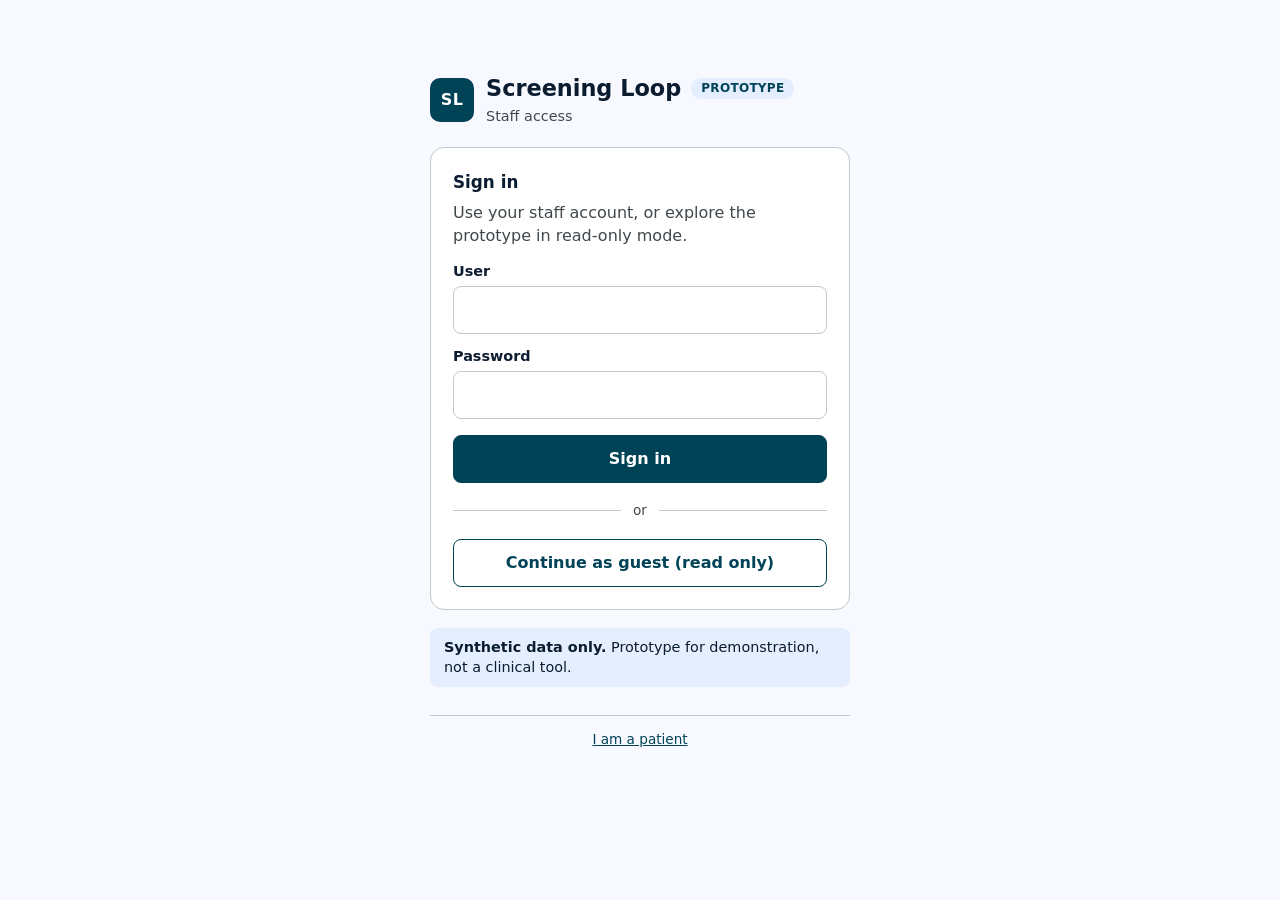
==== frontend/cases.html @ 7866e5bf "feat(frontend): add staff login page and case workspace" ====
<!doctype html>
<html lang="en">
<head>
  <meta charset="utf-8">
  <meta name="viewport" content="width=device-width, initial-scale=1">
  <title>Screening Loop Cases</title>
  <link rel="stylesheet" href="css/styles.css">
  <link rel="stylesheet" href="css/cases.css">
</head>
<body>
  <header class="topbar">
    <div class="brand">
      <span class="logo" aria-hidden="true">SL</span>
      <div>
        <h1>Screening Loop <span class="chip chip-neutral">Prototype</span></h1>
        <p class="subtitle">Colorectal screening: positive FIT to documented closure</p>
      </div>
    </div>
    <nav class="staff-nav" aria-label="Staff">
      <a href="/">Dashboard</a>
      <a href="cases.html" aria-current="page">Cases</a>
    </nav>
    <div class="session actor">
      <span id="user-label"></span>
      <button type="button" id="logout-button" class="secondary">Sign out</button>
    </div>
  </header>

  <p class="notice"><strong>Synthetic data only.</strong> Prototype for demonstration, not a clinical tool and not validated for care.</p>
  <p id="message" class="message" role="status" hidden></p>

  <main id="content" class="workspace" hidden>
    <section class="panel" aria-labelledby="list-title">
      <div class="panel-head">
        <h2 id="list-title">Open cases</h2>
        <span id="list-count" class="chip chip-neutral"></span>
      </div>
      <div class="filters" role="group" aria-label="Filter cases">
        <button type="button" class="filter is-active" data-filter="all">All</button>
        <button type="button" class="filter" data-filter="mine">Mine</button>
        <button type="button" class="filter" data-filter="overdue">Overdue</button>
      </div>
      <div id="case-list"></div>
    </section>

    <section id="detail" class="panel" aria-labelledby="detail-title" hidden>
      <div class="panel-head">
        <h2 id="detail-title">Case</h2>
        <span id="detail-stage"></span>
      </div>
      <dl id="detail-facts" class="facts"></dl>

      <h3>Patient summary</h3>
      <div id="patient-summary" class="summary"></div>

      <h3>History</h3>
      <ol id="history" class="timeline"></ol>

      <h3>Advance or escalate</h3>
      <p id="form-note" class="small" hidden></p>
      <form id="transition-form" class="ticket" novalidate hidden>
        <label for="target">Move to</label>
        <select id="target" name="target" required></select>

        <label for="owner">Owner</label>
        <input id="owner" name="owner" type="text" list="practitioners" autocomplete="off" spellcheck="false" required>
        <datalist id="practitioners">
          <option value="Practitioner/demo-coordinator"></option>
          <option value="Practitioner/demo-gp-1"></option>
          <option value="Practitioner/demo-gp-2"></option>
          <option value="Practitioner/demo-specialist-1"></option>
        </datalist>

        <div id="due-field">
          <label for="due-date">Due date</label>
          <input id="due-date" name="dueDate" type="date">
        </div>

        <div id="evidence-field" hidden>
          <label for="evidence">Evidence (FHIR references, comma separated)</label>
          <input id="evidence" name="evidence" type="text" autocomplete="off" spellcheck="false"
                 placeholder="Procedure/abc, DiagnosticReport/def">
        </div>

        <div id="reason-field" hidden>
          <label for="reason">Closure reason</label>
          <select id="reason" name="reason"></select>
          <p class="small">Closing without care is a human decision. It is recorded under your account.</p>
        </div>

        <p id="form-error" class="message" role="alert" hidden></p>
        <button type="submit" class="wide">Save transition</button>
      </form>
    </section>
  </main>

  <footer class="footer">Synthetic data generated with Synthea. Care-coordination events are simulated. FHIR R4.</footer>

  <script type="module" src="js/cases.js"></script>
</body>
</html>
---- frontend/css/styles.css ----
:root {
  --bg: #f8f9ff;
  --surface: #ffffff;
  --surface-low: #eff4ff;
  --surface-high: #e5eeff;
  --text: #0b1c30;
  --muted: #40484c;
  --border: #bfc8cd;
  --primary: #004357;
  --primary-soft: #0d5c75;
  --on-primary: #ffffff;
  --warn: #7a4a00;
  --warn-bg: #fff3d6;
  --warn-border: #e0a526;
  --danger: #ba1a1a;
  --danger-bg: #ffdad6;
  --ok: #0b6b3a;
  --ok-bg: #d8f3e3;
  --bar-open: #0d5c75;
  --bar-closed: #7b8794;
  --focus: #0d5c75;
}

@media (prefers-color-scheme: dark) {
  :root:not([data-theme="light"]) {
    --bg: #0b1520;
    --surface: #132131;
    --surface-low: #172a3d;
    --surface-high: #1d3349;
    --text: #e6eef7;
    --muted: #a9b6c3;
    --border: #2c4157;
    --primary: #7cc4dc;
    --primary-soft: #5aa9c4;
    --on-primary: #06202b;
    --warn: #f3c66b;
    --warn-bg: #2f2410;
    --warn-border: #a8791c;
    --danger: #ffb4ab;
    --danger-bg: #3a1a17;
    --ok: #7fdca8;
    --ok-bg: #11301f;
    --bar-open: #5aa9c4;
    --bar-closed: #8895a3;
    --focus: #7cc4dc;
  }
}

* {
  box-sizing: border-box;
}

body {
  margin: 0;
  padding: 0 16px 24px;
  background: var(--bg);
  color: var(--text);
  font-family: system-ui, -apple-system, "Segoe UI", Roboto, Inter, sans-serif;
  line-height: 1.45;
}

main,
.topbar,
.notice,
.message,
.footer {
  max-width: 1180px;
  margin-left: auto;
  margin-right: auto;
}

:focus-visible {
  outline: 3px solid var(--focus);
  outline-offset: 2px;
}

.topbar {
  display: flex;
  flex-wrap: wrap;
  gap: 16px;
  align-items: center;
  justify-content: space-between;
  padding: 20px 0 12px;
  border-bottom: 1px solid var(--border);
}

.brand {
  display: flex;
  gap: 12px;
  align-items: center;
}

.logo {
  display: grid;
  place-items: center;
  width: 44px;
  height: 44px;
  border-radius: 10px;
  background: var(--primary);
  color: var(--on-primary);
  font-weight: 700;
  letter-spacing: 0.5px;
}

h1 {
  margin: 0;
  font-size: 1.4rem;
  display: flex;
  gap: 10px;
  align-items: center;
  flex-wrap: wrap;
}

h2 {
  margin: 0;
  font-size: 1.05rem;
}

.subtitle {
  margin: 2px 0 0;
  color: var(--muted);
  font-size: 0.9rem;
}

.actor {
  display: flex;
  gap: 8px;
  align-items: center;
  flex-wrap: wrap;
}

.actor label {
  color: var(--muted);
  font-size: 0.9rem;
}

input,
button {
  font: inherit;
  padding: 7px 12px;
  border: 1px solid var(--border);
  border-radius: 8px;
  background: var(--surface);
  color: var(--text);
}

button {
  background: var(--primary);
  border-color: var(--primary);
  color: var(--on-primary);
  font-weight: 600;
  cursor: pointer;
}

button.secondary {
  background: transparent;
  color: var(--primary);
  border-color: var(--primary);
}

.notice {
  margin-top: 12px;
  margin-bottom: 20px;
  padding: 9px 14px;
  border-radius: 8px;
  background: var(--surface-high);
  color: var(--text);
  font-size: 0.9rem;
}

.message {
  padding: 10px 14px;
  border-radius: 8px;
  background: var(--danger-bg);
  color: var(--danger);
}

.page-head {
  margin-bottom: 16px;
}

.page-title {
  font-size: 1.7rem;
}

.page-subtitle {
  margin: 4px 0 0;
  color: var(--muted);
}

.chip {
  display: inline-block;
  padding: 2px 10px;
  border-radius: 999px;
  font-size: 0.75rem;
  font-weight: 600;
  letter-spacing: 0.3px;
  white-space: nowrap;
}

.chip-neutral {
  background: var(--surface-high);
  color: var(--primary);
  text-transform: uppercase;
}

.chip-warn {
  background: var(--warn-bg);
  color: var(--warn);
  border: 1px solid var(--warn-border);
}

.chip-danger {
  background: var(--danger-bg);
  color: var(--danger);
}

.chip-ok {
  background: var(--ok-bg);
  color: var(--ok);
}

.chip-stage {
  background: var(--surface-low);
  color: var(--primary);
  border: 1px solid var(--border);
}

.kpis {
  display: grid;
  grid-template-columns: repeat(auto-fit, minmax(170px, 1fr));
  gap: 12px;
  margin-bottom: 20px;
}

.kpi {
  padding: 14px 16px;
  border: 1px solid var(--border);
  border-radius: 10px;
  background: var(--surface);
}

.kpi .label {
  color: var(--muted);
  font-size: 0.78rem;
  font-weight: 600;
  letter-spacing: 0.6px;
  text-transform: uppercase;
}

.kpi .value {
  margin: 6px 0 2px;
  font-size: 2rem;
  font-weight: 700;
}

.kpi .hint {
  color: var(--muted);
  font-size: 0.82rem;
}

.kpi.warn {
  border: 2px solid var(--warn-border);
  background: var(--warn-bg);
}

.kpi.warn .value,
.kpi.warn .hint {
  color: var(--warn);
}

.kpi.danger {
  border: 2px solid var(--danger);
  background: var(--danger-bg);
}

.kpi.danger .value,
.kpi.danger .hint {
  color: var(--danger);
}

.kpi.ok .value {
  color: var(--ok);
}

.panel {
  margin-bottom: 20px;
  padding: 18px;
  border: 1px solid var(--border);
  border-radius: 12px;
  background: var(--surface);
}

.panel-head {
  display: flex;
  flex-wrap: wrap;
  gap: 10px;
  align-items: center;
  justify-content: space-between;
  margin-bottom: 14px;
}

.legend {
  display: flex;
  gap: 16px;
  margin: 0;
  color: var(--muted);
  font-size: 0.85rem;
}

.legend-item {
  display: inline-flex;
  gap: 6px;
  align-items: center;
}

.swatch {
  width: 12px;
  height: 12px;
  border-radius: 3px;
}

.swatch-open {
  background: var(--bar-open);
}

.swatch-closed {
  background: var(--bar-closed);
}

.stages {
  display: grid;
  grid-template-columns: repeat(auto-fit, minmax(150px, 1fr));
  gap: 10px;
}

.stage {
  padding: 12px;
  border: 1px solid var(--border);
  border-radius: 10px;
  background: var(--surface-low);
}

.stage.is-rejected {
  border-color: var(--danger);
  background: var(--danger-bg);
}

.stage.is-closed {
  background: var(--surface-high);
}

.stage-top {
  display: flex;
  justify-content: space-between;
  align-items: center;
  color: var(--muted);
  font-size: 0.78rem;
  font-weight: 600;
}

.stage-count {
  min-width: 26px;
  padding: 1px 8px;
  border-radius: 6px;
  background: var(--primary);
  color: var(--on-primary);
  text-align: center;
  font-size: 0.85rem;
}

.stage-name {
  margin: 8px 0 10px;
  min-height: 2.6em;
  font-weight: 600;
  font-size: 0.92rem;
}

.stage-track {
  height: 7px;
  border-radius: 4px;
  background: var(--border);
  overflow: hidden;
}

.stage-bar {
  height: 100%;
  background: var(--bar-open);
}

.is-closed .stage-bar {
  background: var(--bar-closed);
}

.is-rejected .stage-bar {
  background: var(--danger);
}

.stage-share {
  margin-top: 6px;
  color: var(--muted);
  font-size: 0.78rem;
}

.table-wrap {
  overflow-x: auto;
}

table {
  width: 100%;
  border-collapse: collapse;
  font-size: 0.92rem;
}

th,
td {
  padding: 10px 12px;
  border-bottom: 1px solid var(--border);
  text-align: left;
  white-space: nowrap;
}

th {
  background: var(--surface-low);
  color: var(--muted);
  font-size: 0.78rem;
  letter-spacing: 0.5px;
  text-transform: uppercase;
}

td.case-id {
  color: var(--primary);
  font-weight: 650;
}

.split {
  display: grid;
  grid-template-columns: 3fr 2fr;
  gap: 20px;
}

.split .panel {
  margin-bottom: 0;
}

.empty {
  display: grid;
  gap: 6px;
  justify-items: center;
  padding: 24px 12px;
  text-align: center;
}

.empty strong {
  font-size: 1.1rem;
  color: var(--ok);
}

.empty span {
  color: var(--muted);
}

.footer {
  margin-top: 28px;
  padding-top: 14px;
  border-top: 1px solid var(--border);
  color: var(--muted);
  font-size: 0.85rem;
}

.visually-hidden {
  position: absolute;
  width: 1px;
  height: 1px;
  overflow: hidden;
  clip: rect(0, 0, 0, 0);
}

@media (max-width: 800px) {
  .split {
    grid-template-columns: 1fr;
  }
}
---- frontend/css/cases.css ----
.staff-nav {
  display: flex;
  gap: 4px;
}

.staff-nav a {
  padding: 8px 14px;
  border-radius: 8px;
  color: var(--muted);
  font-weight: 600;
  text-decoration: none;
}

.staff-nav a[aria-current="page"] {
  background: var(--primary);
  color: var(--on-primary);
}

.workspace {
  display: grid;
  gap: 16px;
  grid-template-columns: minmax(0, 1fr);
  margin-top: 16px;
}

@media (min-width: 960px) {
  .workspace {
    grid-template-columns: minmax(0, 1fr) minmax(0, 1fr);
    align-items: start;
  }
}

.filters {
  display: flex;
  gap: 8px;
  margin-bottom: 12px;
}

.filter {
  min-height: 40px;
  background: var(--surface);
  color: var(--primary);
  border: 1px solid var(--primary);
  border-radius: 999px;
}

.filter.is-active {
  background: var(--primary);
  color: var(--on-primary);
}

.case-link {
  color: var(--primary);
  font-weight: 650;
}

tr.is-selected td {
  background: var(--surface-high);
}

.panel h3 {
  margin: 18px 0 8px;
  font-size: 0.95rem;
}

.facts {
  display: grid;
  grid-template-columns: max-content 1fr;
  gap: 4px 14px;
  margin: 0;
}

.facts dt {
  color: var(--muted);
  font-size: 0.85rem;
}

.facts dd {
  margin: 0;
  overflow-wrap: anywhere;
}

.summary {
  display: grid;
  gap: 10px;
}

.summary h4 {
  margin: 0 0 2px;
  color: var(--muted);
  font-size: 0.8rem;
  font-weight: 650;
  text-transform: uppercase;
  letter-spacing: 0.04em;
}

.summary ul {
  margin: 0;
  padding-left: 18px;
}

.timeline {
  display: grid;
  gap: 8px;
  margin: 0;
  padding: 0;
  list-style: none;
}

.timeline li {
  padding: 8px 12px;
  border-left: 3px solid var(--primary);
  background: var(--surface-low);
  border-radius: 0 8px 8px 0;
}

.timeline .when {
  display: block;
  color: var(--muted);
  font-size: 0.8rem;
}

.ticket label {
  display: block;
  margin: 12px 0 4px;
  font-size: 0.9rem;
  font-weight: 600;
}

.ticket input,
.ticket select {
  width: 100%;
  min-height: 44px;
  font: inherit;
}

.ticket .wide {
  width: 100%;
  min-height: 48px;
  margin-top: 16px;
}

.small {
  margin: 6px 0 0;
  color: var(--muted);
  font-size: 0.82rem;
}
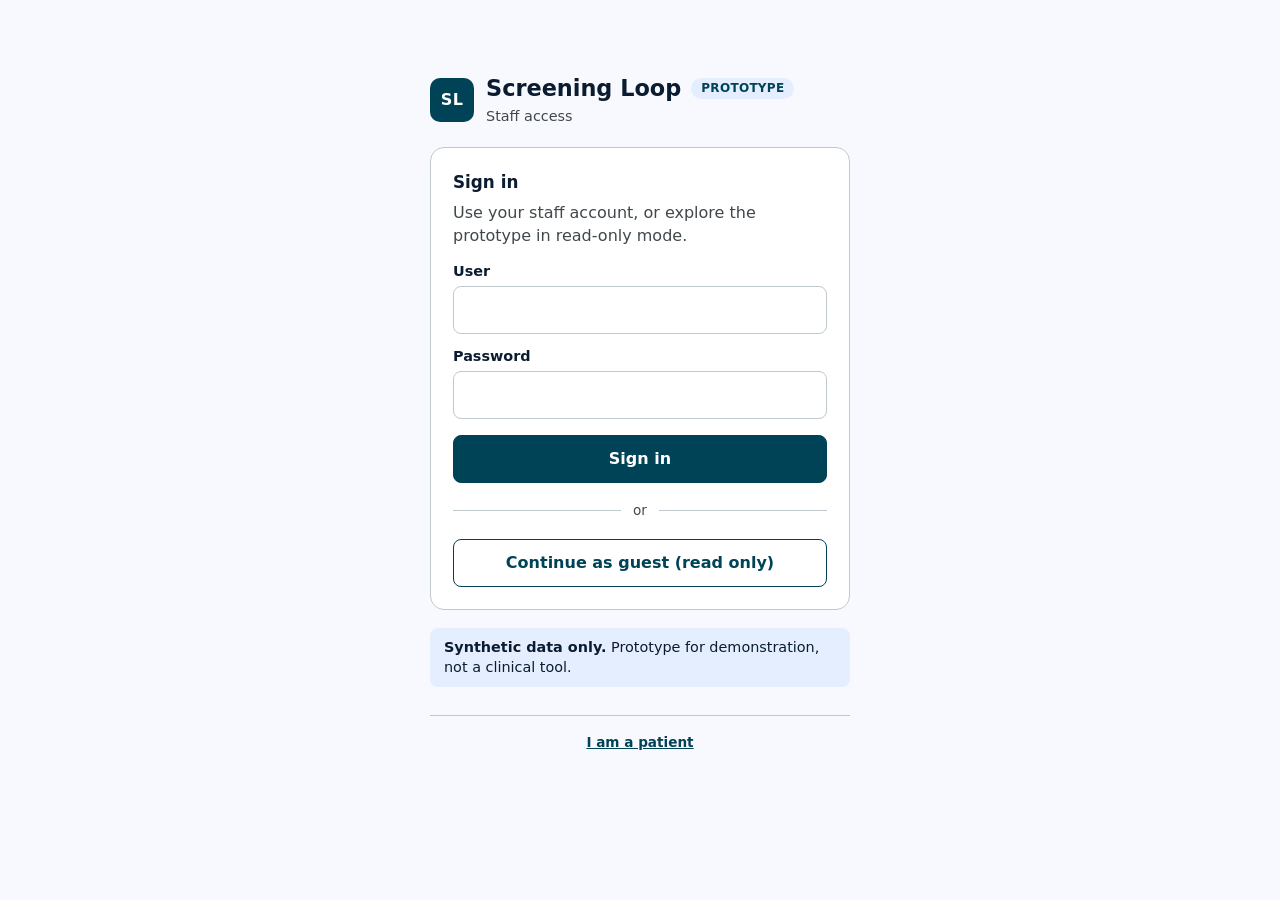
==== commit 036f34db: "fix(frontend): fix issues found by the QA gate" ====
--- a/frontend/cases.html
+++ b/frontend/cases.html
@@ -4,6 +4,7 @@
   <meta charset="utf-8">
   <meta name="viewport" content="width=device-width, initial-scale=1">
   <title>Screening Loop Cases</title>
+  <link rel="icon" href="favicon.svg" type="image/svg+xml">
   <link rel="stylesheet" href="css/styles.css">
   <link rel="stylesheet" href="css/cases.css">
 </head>
@@ -53,6 +54,21 @@
       <h3>Patient summary</h3>
       <div id="patient-summary" class="summary"></div>
 
+      <h3>Ask about this patient</h3>
+      <div id="chat-log" class="chat-log" role="log" aria-live="polite" aria-label="Patient chat"></div>
+      <div class="chips" id="chat-chips">
+        <button type="button" class="chip-button" data-text="summary">Summary</button>
+        <button type="button" class="chip-button" data-text="FIT results">FIT results</button>
+        <button type="button" class="chip-button" data-text="medications">Medications</button>
+        <button type="button" class="chip-button" data-text="case status">Case status</button>
+      </div>
+      <form id="chat-form" class="composer" novalidate>
+        <label for="chat-input" class="visually-hidden">Your question</label>
+        <input id="chat-input" type="text" maxlength="300" autocomplete="off"
+               placeholder="Read-only: ask about recorded data">
+        <button type="submit">Ask</button>
+      </form>
+
       <h3>History</h3>
       <ol id="history" class="timeline"></ol>
 
@@ -88,13 +104,13 @@
           <p class="small">Closing without care is a human decision. It is recorded under your account.</p>
         </div>
 
-        <p id="form-error" class="message" role="alert" hidden></p>
+        <p id="form-error" class="message" role="alert" tabindex="-1" hidden></p>
         <button type="submit" class="wide">Save transition</button>
       </form>
     </section>
   </main>
 
-  <footer class="footer">Synthetic data generated with Synthea. Care-coordination events are simulated. FHIR R4.</footer>
+  <footer class="footer" id="footer" hidden>Synthetic data generated with Synthea. Care-coordination events are simulated. FHIR R4.</footer>
 
   <script type="module" src="js/cases.js"></script>
 </body>
--- a/frontend/css/styles.css
+++ b/frontend/css/styles.css
@@ -478,6 +478,42 @@
 
 @media (max-width: 800px) {
   .split {
-    grid-template-columns: 1fr;
+    grid-template-columns: minmax(0, 1fr);
   }
 }
+
+.panel {
+  min-width: 0;
+}
+
+.staff-nav {
+  display: flex;
+  gap: 4px;
+}
+
+.staff-nav a {
+  padding: 8px 14px;
+  border-radius: 8px;
+  color: var(--muted);
+  font-weight: 600;
+  text-decoration: none;
+}
+
+.staff-nav a[aria-current="page"] {
+  background: var(--primary);
+  color: var(--on-primary);
+}
+
+[hidden] {
+  display: none !important;
+}
+
+.case-link,
+.footer a {
+  display: inline-block;
+  min-height: 24px;
+  padding: 3px 2px;
+  color: var(--primary);
+  font-weight: 650;
+}
+
--- a/frontend/css/cases.css
+++ b/frontend/css/cases.css
@@ -1,21 +1,3 @@
-.staff-nav {
-  display: flex;
-  gap: 4px;
-}
-
-.staff-nav a {
-  padding: 8px 14px;
-  border-radius: 8px;
-  color: var(--muted);
-  font-weight: 600;
-  text-decoration: none;
-}
-
-.staff-nav a[aria-current="page"] {
-  background: var(--primary);
-  color: var(--on-primary);
-}
-
 .workspace {
   display: grid;
   gap: 16px;
@@ -49,11 +31,6 @@
   color: var(--on-primary);
 }
 
-.case-link {
-  color: var(--primary);
-  font-weight: 650;
-}
-
 tr.is-selected td {
   background: var(--surface-high);
 }
@@ -83,6 +60,8 @@
 .summary {
   display: grid;
   gap: 10px;
+  min-height: 260px;
+  align-content: start;
 }
 
 .summary h4 {
@@ -145,3 +124,57 @@
   color: var(--muted);
   font-size: 0.82rem;
 }
+
+.chat-log {
+  display: flex;
+  flex-direction: column;
+  gap: 8px;
+  max-height: 260px;
+  overflow-y: auto;
+  margin-bottom: 8px;
+}
+
+.bubble {
+  max-width: 90%;
+  padding: 8px 12px;
+  border-radius: 14px;
+  overflow-wrap: anywhere;
+}
+
+.bubble.bot {
+  align-self: flex-start;
+  background: var(--surface-low);
+  border: 1px solid var(--border);
+}
+
+.bubble.me {
+  align-self: flex-end;
+  background: var(--primary);
+  color: var(--on-primary);
+}
+
+.chips {
+  display: flex;
+  flex-wrap: wrap;
+  gap: 8px;
+  margin-bottom: 8px;
+}
+
+.composer {
+  display: flex;
+  gap: 8px;
+}
+
+.composer input {
+  flex: 1;
+  min-height: 44px;
+}
+
+.chip-button {
+  min-height: 40px;
+  background: var(--surface);
+  color: var(--primary);
+  border: 1px solid var(--primary);
+  border-radius: 999px;
+  font-weight: 600;
+}
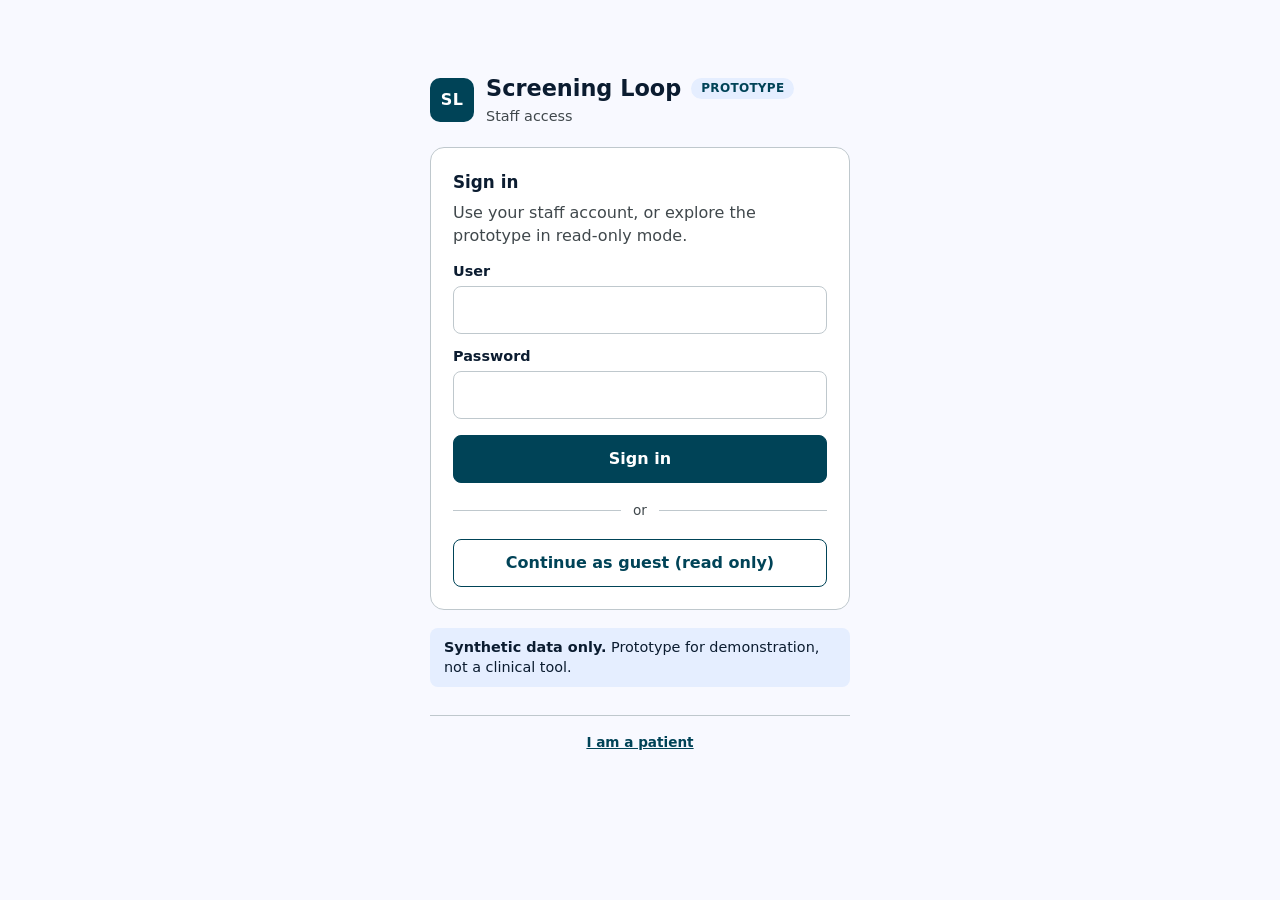
==== commit 2fb8cf3e: "feat(frontend): add a language switch with English and Spanish New i18n module with one dictionary p" ====
--- a/frontend/cases.html
+++ b/frontend/cases.html
@@ -3,7 +3,7 @@
 <head>
   <meta charset="utf-8">
   <meta name="viewport" content="width=device-width, initial-scale=1">
-  <title>Screening Loop Cases</title>
+  <title data-i18n="title.cases">Screening Loop Cases</title>
   <link rel="icon" href="favicon.svg" type="image/svg+xml">
   <link rel="stylesheet" href="css/styles.css">
   <link rel="stylesheet" href="css/cases.css">
@@ -13,72 +13,73 @@
     <div class="brand">
       <span class="logo" aria-hidden="true">SL</span>
       <div>
-        <h1>Screening Loop <span class="chip chip-neutral">Prototype</span></h1>
-        <p class="subtitle">Colorectal screening: positive FIT to documented closure</p>
+        <h1>Screening Loop <span class="chip chip-neutral" data-i18n="brand.prototype">Prototype</span></h1>
+        <p class="subtitle" data-i18n="brand.subtitle.pathway">Colorectal screening: positive FIT to documented closure</p>
       </div>
     </div>
-    <nav class="staff-nav" aria-label="Staff">
-      <a href="/">Dashboard</a>
-      <a href="cases.html" aria-current="page">Cases</a>
+    <nav class="staff-nav" aria-label="Staff" data-i18n-attr="aria-label:nav.label">
+      <a href="/" data-i18n="nav.dashboard">Dashboard</a>
+      <a href="cases.html" aria-current="page" data-i18n="nav.cases">Cases</a>
     </nav>
+    <div data-lang-switch></div>
     <div class="session actor">
       <span id="user-label"></span>
-      <button type="button" id="logout-button" class="secondary">Sign out</button>
+      <button type="button" id="logout-button" class="secondary" data-i18n="session.signOut">Sign out</button>
     </div>
   </header>
 
-  <p class="notice"><strong>Synthetic data only.</strong> Prototype for demonstration, not a clinical tool and not validated for care.</p>
+  <p class="notice"><strong data-i18n="notice.syntheticStrong">Synthetic data only.</strong> <span data-i18n="notice.prototypeLong">Prototype for demonstration, not a clinical tool and not validated for care.</span></p>
   <p id="message" class="message" role="status" hidden></p>
 
   <main id="content" class="workspace" hidden>
     <section class="panel" aria-labelledby="list-title">
       <div class="panel-head">
-        <h2 id="list-title">Open cases</h2>
+        <h2 id="list-title" data-i18n="cases.openCases">Open cases</h2>
         <span id="list-count" class="chip chip-neutral"></span>
       </div>
-      <div class="filters" role="group" aria-label="Filter cases">
-        <button type="button" class="filter is-active" data-filter="all">All</button>
-        <button type="button" class="filter" data-filter="mine">Mine</button>
-        <button type="button" class="filter" data-filter="overdue">Overdue</button>
+      <div class="filters" role="group" aria-label="Filter cases" data-i18n-attr="aria-label:cases.filterLabel">
+        <button type="button" class="filter is-active" data-filter="all" data-i18n="cases.filter.all">All</button>
+        <button type="button" class="filter" data-filter="mine" data-i18n="cases.filter.mine">Mine</button>
+        <button type="button" class="filter" data-filter="overdue" data-i18n="cases.filter.overdue">Overdue</button>
       </div>
       <div id="case-list"></div>
     </section>
 
     <section id="detail" class="panel" aria-labelledby="detail-title" hidden>
       <div class="panel-head">
-        <h2 id="detail-title">Case</h2>
+        <h2 id="detail-title" data-i18n="cases.detailTitle">Case</h2>
         <span id="detail-stage"></span>
       </div>
       <dl id="detail-facts" class="facts"></dl>
 
-      <h3>Patient summary</h3>
+      <h3 data-i18n="cases.patientSummary">Patient summary</h3>
       <div id="patient-summary" class="summary"></div>
 
-      <h3>Ask about this patient</h3>
-      <div id="chat-log" class="chat-log" role="log" aria-live="polite" aria-label="Patient chat"></div>
+      <h3 data-i18n="cases.askHeading">Ask about this patient</h3>
+      <div id="chat-log" class="chat-log" role="log" aria-live="polite" aria-label="Patient chat" data-i18n-attr="aria-label:cases.chatLabel"></div>
       <div class="chips" id="chat-chips">
-        <button type="button" class="chip-button" data-text="summary">Summary</button>
-        <button type="button" class="chip-button" data-text="FIT results">FIT results</button>
-        <button type="button" class="chip-button" data-text="medications">Medications</button>
-        <button type="button" class="chip-button" data-text="case status">Case status</button>
+        <button type="button" class="chip-button" data-text="summary" data-i18n="cases.chip.summary" data-i18n-attr="data-text:cases.chip.summary.text">Summary</button>
+        <button type="button" class="chip-button" data-text="FIT results" data-i18n="cases.chip.fit" data-i18n-attr="data-text:cases.chip.fit.text">FIT results</button>
+        <button type="button" class="chip-button" data-text="medications" data-i18n="cases.chip.medications" data-i18n-attr="data-text:cases.chip.medications.text">Medications</button>
+        <button type="button" class="chip-button" data-text="case status" data-i18n="cases.chip.caseStatus" data-i18n-attr="data-text:cases.chip.caseStatus.text">Case status</button>
       </div>
       <form id="chat-form" class="composer" novalidate>
-        <label for="chat-input" class="visually-hidden">Your question</label>
+        <label for="chat-input" class="visually-hidden" data-i18n="cases.chat.question">Your question</label>
         <input id="chat-input" type="text" maxlength="300" autocomplete="off"
-               placeholder="Read-only: ask about recorded data">
-        <button type="submit">Ask</button>
+               placeholder="Read-only: ask about recorded data" data-i18n-attr="placeholder:cases.chat.placeholder">
+        <button type="submit" data-i18n="cases.chat.ask">Ask</button>
       </form>
 
-      <h3>History</h3>
+      <h3 data-i18n="cases.history">History</h3>
       <ol id="history" class="timeline"></ol>
 
-      <h3>Advance or escalate</h3>
+      <h3 data-i18n="cases.advance">Advance or escalate</h3>
       <p id="form-note" class="small" hidden></p>
       <form id="transition-form" class="ticket" novalidate hidden>
-        <label for="target">Move to</label>
+        <label for="target" data-i18n="cases.form.target">Move to</label>
         <select id="target" name="target" required></select>
 
-        <label for="owner">Owner</label>
+        <label for="owner" data-i18n="cases.form.owner">Owner</label>
         <input id="owner" name="owner" type="text" list="practitioners" autocomplete="off" spellcheck="false" required>
         <datalist id="practitioners">
           <option value="Practitioner/demo-coordinator"></option>
@@ -88,29 +89,29 @@
         </datalist>
 
         <div id="due-field">
-          <label for="due-date">Due date</label>
+          <label for="due-date" data-i18n="cases.form.dueDate">Due date</label>
           <input id="due-date" name="dueDate" type="date">
         </div>
 
         <div id="evidence-field" hidden>
-          <label for="evidence">Evidence (FHIR references, comma separated)</label>
+          <label for="evidence" data-i18n="cases.form.evidence">Evidence (FHIR references, comma separated)</label>
           <input id="evidence" name="evidence" type="text" autocomplete="off" spellcheck="false"
                  placeholder="Procedure/abc, DiagnosticReport/def">
         </div>
 
         <div id="reason-field" hidden>
-          <label for="reason">Closure reason</label>
+          <label for="reason" data-i18n="cases.form.reason">Closure reason</label>
           <select id="reason" name="reason"></select>
-          <p class="small">Closing without care is a human decision. It is recorded under your account.</p>
+          <p class="small" data-i18n="cases.form.reasonNote">Closing without care is a human decision. It is recorded under your account.</p>
         </div>
 
         <p id="form-error" class="message" role="alert" tabindex="-1" hidden></p>
-        <button type="submit" class="wide">Save transition</button>
+        <button type="submit" class="wide" data-i18n="cases.form.save">Save transition</button>
       </form>
     </section>
   </main>
 
-  <footer class="footer" id="footer" hidden>Synthetic data generated with Synthea. Care-coordination events are simulated. FHIR R4.</footer>
+  <footer class="footer" id="footer" hidden data-i18n="footer.synthetic">Synthetic data generated with Synthea. Care-coordination events are simulated. FHIR R4.</footer>
 
   <script type="module" src="js/cases.js"></script>
 </body>
--- a/frontend/css/styles.css
+++ b/frontend/css/styles.css
@@ -517,3 +517,27 @@
   font-weight: 650;
 }
 
+
+.lang-switch {
+  display: inline-flex;
+  border: 1px solid var(--border);
+  border-radius: 8px;
+  overflow: hidden;
+  background: var(--surface);
+}
+
+.lang-switch button {
+  min-width: 44px;
+  min-height: 36px;
+  padding: 4px 10px;
+  border: 0;
+  border-radius: 0;
+  background: transparent;
+  color: var(--primary);
+  font-weight: 650;
+}
+
+.lang-switch button[aria-pressed="true"] {
+  background: var(--primary);
+  color: var(--on-primary);
+}
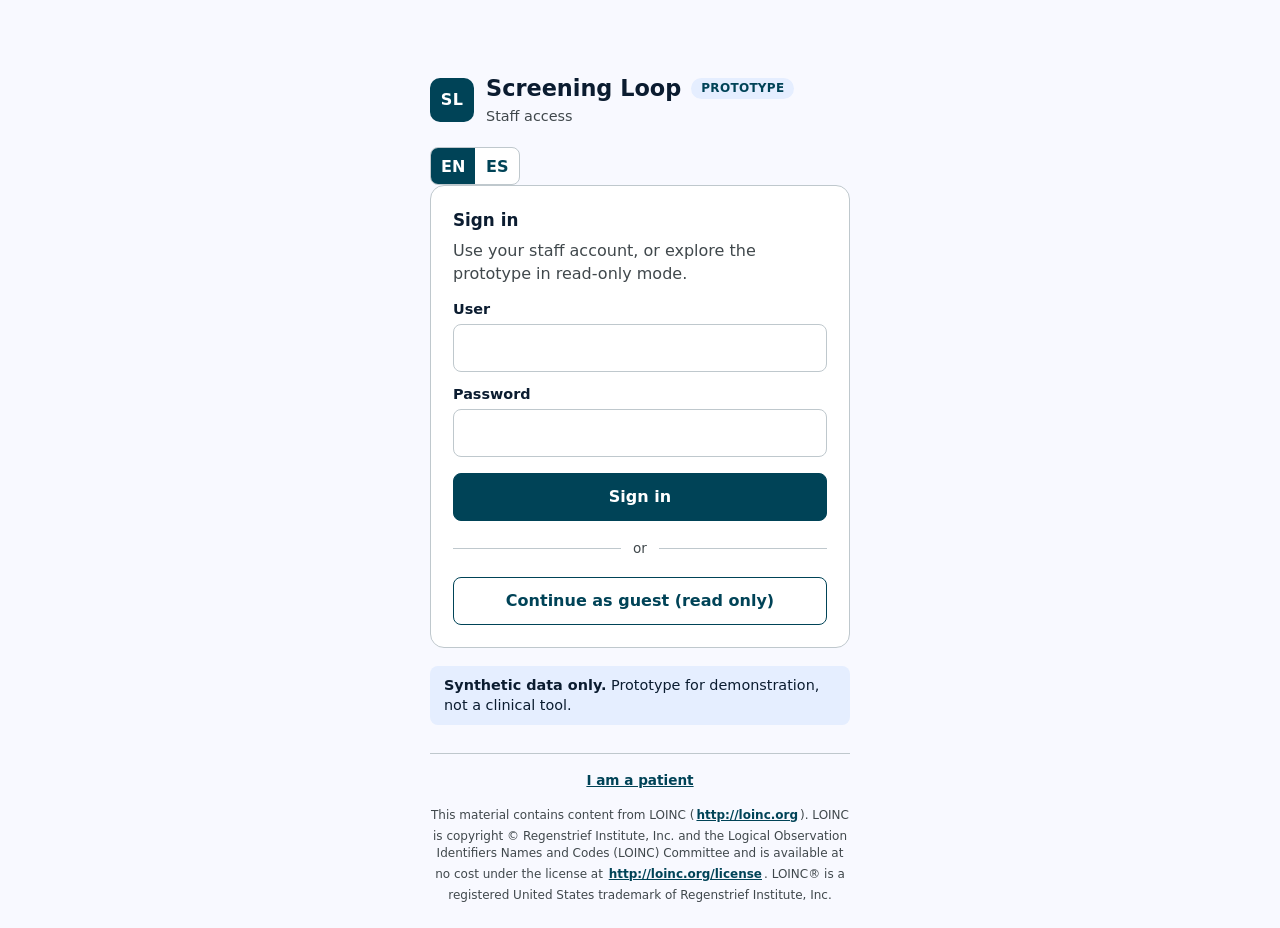
==== commit f5c9b8f7: "feat(frontend): show the LOINC notice in the page footers" ====
--- a/frontend/cases.html
+++ b/frontend/cases.html
@@ -111,7 +111,7 @@
     </section>
   </main>
 
-  <footer class="footer" id="footer" hidden data-i18n="footer.synthetic">Synthetic data generated with Synthea. Care-coordination events are simulated. FHIR R4.</footer>
+  <footer class="footer" id="footer" hidden><span data-i18n="footer.synthetic">Synthetic data generated with Synthea. Care-coordination events are simulated. FHIR R4.</span><p class="loinc-notice" lang="en">This material contains content from LOINC (<a href="http://loinc.org">http://loinc.org</a>). LOINC is copyright &copy; Regenstrief Institute, Inc. and the Logical Observation Identifiers Names and Codes (LOINC) Committee and is available at no cost under the license at <a href="http://loinc.org/license">http://loinc.org/license</a>. LOINC&reg; is a registered United States trademark of Regenstrief Institute, Inc.</p></footer>
 
   <script type="module" src="js/cases.js"></script>
 </body>
--- a/frontend/css/styles.css
+++ b/frontend/css/styles.css
@@ -541,3 +541,8 @@
   background: var(--primary);
   color: var(--on-primary);
 }
+
+.loinc-notice {
+  margin: 10px 0 0;
+  font-size: 0.75rem;
+}
